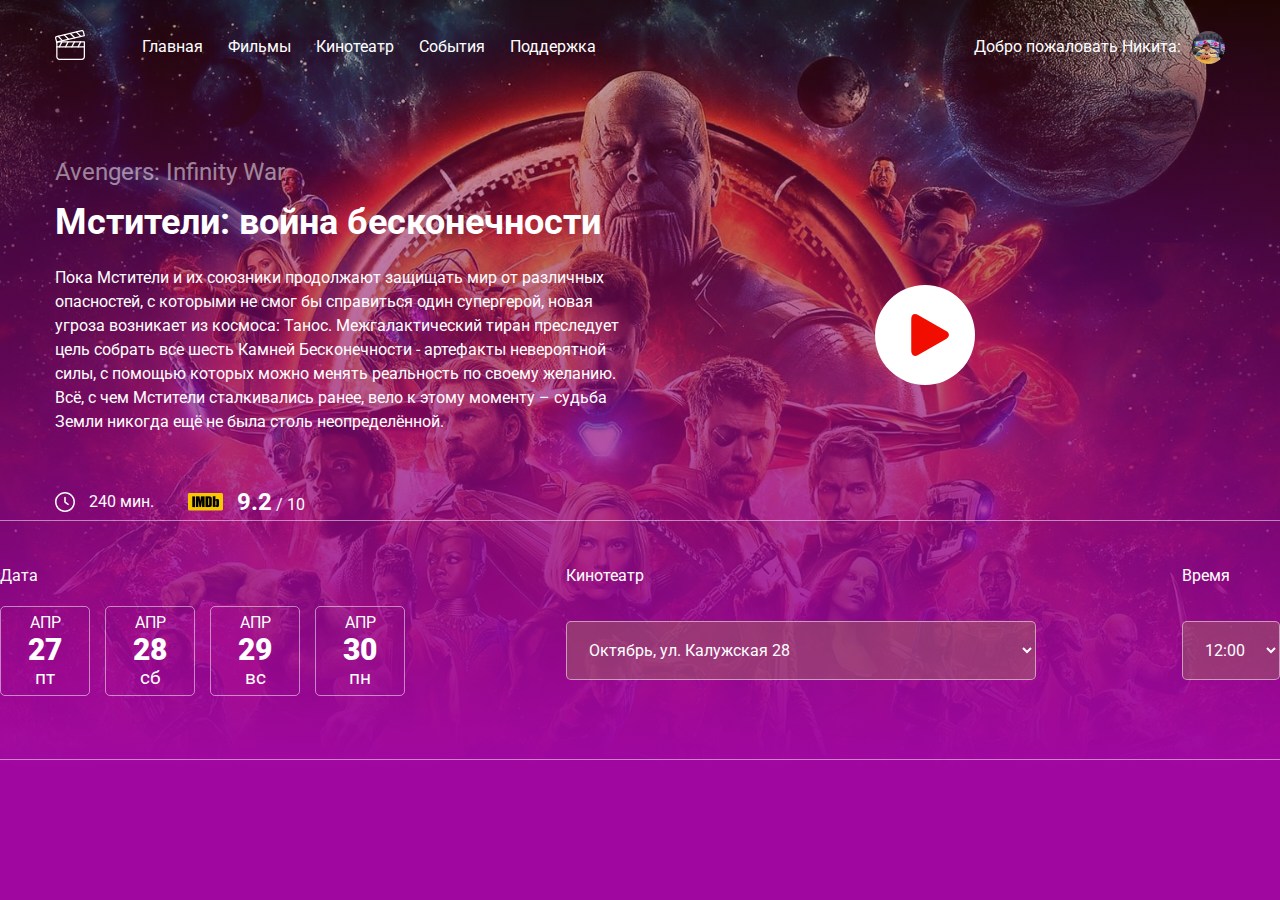
==== index.html @ 75a81ed5 "Add files via upload" ====
<!DOCTYPE html>
    <html lang="en">
    <head>
        <meta charset="UTF-8">
        <meta name="viewport" content="width=device-width, initial-scale=1.0">
        <title>Кинотеатр</title>
        <link rel="preconnect" href="https://fonts.googleapis.com">
        <link rel="preconnect" href="https://fonts.gstatic.com" crossorigin>
        <link href="https://fonts.googleapis.com/css2?family=Roboto:ital,wght@0,400;1,700&display=swap" rel="stylesheet">
        <link rel="stylesheet" href="CSS/normalize.css">
        <link rel="stylesheet" href="CSS/style.css">
    </head>
    
    <body>
        
        <header class="header">
         <div class="navbar container">
            <a href="/">
                <img src="img/logo.svg" alt="Logo">
            </a>
            
            <nav class="nav">
                <ul class="menu">
                    <li class="menu-item">
                        <a href="#" class="menu-link">Главная</a>
                    </li>
                    <li class="menu-item">
                        <a href="#" class="menu-link">Фильмы</a>
                    </li>
                    <li class="menu-item">
                        <a href="#" class="menu-link">Кинотеатр</a>
                    </li>
                    <li class="menu-item">
                        <a href="#" class="menu-link">События</a>
                    </li>
                    <li class="menu-item">
                        <a href="#" class="menu-link">Поддержка</a>
                    </li>
                </ul>
            </nav>
            
            <div class="user">
                <span class="">Добро пожаловать Никита:</span>
                <img src="img/ggg.jpg" class="avatar" alt="">
            </div>

         </div>
         <!--/.navbar-->
         <div class="film container">
            <div class="film-info">
                <small class="film-title-small">Avengers: Infinity War</small>
                <h1 class="film-title">Мстители: война бесконечности</h1>
                <p class="film-description">Пока Мстители и их союзники продолжают защищать мир от различных опасностей, с которыми не смог бы справиться один
                супергерой, новая угроза возникает из космоса: Танос. Межгалактический тиран преследует цель собрать все шесть Камней
                Бесконечности - артефакты невероятной силы, с помощью которых можно менять реальность по своему желанию. Всё, с чем
                Мстители сталкивались ранее, вело к этому моменту – судьба Земли никогда ещё не была столь неопределённой.
</p>
<div class="film-details">
    <div class="time"> <img src="img/clock 1.svg" alt="" class="time-icon">
    <span class="time-counter">240 мин.</span>
    </div>
    <div class="rating"> <img src="img/imdb.png" alt="imdb logo" class="rating-icon" />
        <span class="rating-counter">
            <strong class="rating-current">9.2</strong> / 10
        </span>
    </div>
</div>
            </div>
            <!--/.film-info-->
            <a href="#" class="film-trailer">

                <svg width="100" height="100" viewBox="0 0 100 100" fill="none" xmlns="http://www.w3.org/2000/svg">
                    <circle cx="50" cy="50" r="50" fill="white"/>

                    <g clip-path="url(#clip0_1_158)">
                        <path d="M43.0758 30.0033C39.3071 27.8416 36.2518 29.6125 36.2518 33.9556V66.0059C36.2518 70.3533 39.3071 72.1219 43.0758 69.9623L71.0893 53.8967C74.8592 51.7342 74.8592 48.2306 71.0893 46.0686L43.0758 30.0033Z" fill="#F20D01"/>
                    </g>

                    <defs>
                        <clipPath id="clip0_1_158">
                            <rect width="41.8013" height="41.8013" fill="white" transform="translate(34.1837 29.0816)"/>
                        </clipPath>
                    </defs>

                </svg>
</a>

         </div>
        <!--/.film-->
        <div class="session conteiner">
            <div class="session-date">
                <span class="session-label">Дата</span>
                <div class="session-date-block">
                    <div class="session-date-item">
                        <span class="session-month">АПР</span>
                        <span class="session-day">27</span>
                        <span class="session-week">пт</span>
                    </div>
                    <div class="session-date-item">
                        <span class="session-month">АПР</span>
                        <span class="session-day">28</span>
                        <span class="session-week">сб</span>
                    </div>
                    <div class="session-date-item">
                        <span class="session-month">АПР</span>
                        <span class="session-day">29</span>
                        <span class="session-week">вс</span>
                    </div>
                    <div class="session-date-item">
                        <span class="session-month">АПР</span>
                        <span class="session-day">30</span>
                        <span class="session-week">пн</span>
                    </div>
                </div>
            </div>
            <div class=" session-cinema">
                <span class="session-label">Кинотеатр</span>
                <select class="select select-cinema" name="cinema">
                    <option value="Октябрь, ул. Калужская 28">Октябрь, ул. Калужская 28</option>
                    <option value="Рынок, ул. Пушкина 58">Рынок, ул. Пушкина 58</option>
                    <option value="Кристалл, ул. Ленина 10">Кристалл, ул. Ленина 10</option>
                </select>
        </div>
            <div class="session-time">
                <span class="session-label">Время</span>
                <select class="select" name="cinema">
                    <option value="12:00">12:00</option>
                    <option value="08:00">08:00</option>
                    <option value="18:00">18:00</option>
                </select>
        </div>
        </div>
      <!--/.session-->
        </header>

    </body>

</html>
---- CSS/style.css ----
*{
    box-sizing: border-box;
}
body {
    background-color: #97c410;
    font-family: "Roboto", sans-serif;
color:#fff;
}
.menu-link {
    color: white;
    text-decoration: none;
}
.menu {
    list-style-type: none;
    display: flex;
    margin: 0;
    padding-left: 57px;
}
.container {
    max-width: 1170px;
    margin: auto;
}
.menu-item {
    margin-right: 25px;
    align-items: center;
}
.avatar {
    width: 33px;
    height: 33px;
    border-radius: 50%;
    margin-left: 11px;
}
.header{
    min-height: 100vh;
    background:linear-gradient(180deg, rgba(98, 20, 2, 0.31) 0%, #a007a0 85.62%),
   url('../img/bg.jpg') no-repeat center top / cover;

}
.navbar {
    display: flex;
    align-items: center;
    padding-top: 30px;
    padding-bottom: 30px;
}
.user {
    margin-left: auto;
    color: #ffff;
    display: flex;
    align-items: center;
}
.film{
    margin-top: 60px;
color:#fff;
}
.film-title-small{
    opacity:0.5;
    font-size: 24px;
    line-height: 150%;
}
.film-title{
    font-size: 36px;
        line-height: 42px;
        margin-top: 11px;
        margin-bottom: 23px;
}
.film-description{
    font-size: 16px;
    line-height: 150%;
    max-width: 570px;
}
.film{
    display: flex;
    align-items:center;
}
.film-trailer{
    margin:auto;
}
.film-details{
    margin-top: 50px;
    display: flex;
        align-items: center;
}
.time{
    display: flex;
        align-items: center;
}
.time-icon{
    margin-right: 14px;
}
.rating{
    display: flex;
    align-items: center;
    margin-left: 34px;
}
.rating-icon{
    margin-right: 14px;

}
.rating-current{
    font-size: 24px;
        line-height: 150%;
}
.session{
    padding-top: 46px;
    padding-bottom: 63px;
    border-top: 1px solid rgba(255, 255, 255, 0.5);
    border-bottom: 1px solid rgba(255, 255, 255, 0.5);
    display: flex;
    justify-content: space-between;
    align-items: flex-start;
}
.session-label{
    display: block;
    margin-bottom: 20px;

}
.session-date-block{
display: flex;
}
.session-date-item
{
    cursor: pointer;
    display: flex;
    flex-direction: column;
    border-radius: 5px;
     border: 1px solid rgba(255, 255, 255, 0.50);
     text-align:center;
     width: 90px;
     height: 90px;
     align-items: center;
     justify-content: center;
     margin-right: 15px;
     transition:background-color 0.2s;
}
.session-month{
    font-size: 16px;
    line-height: 19px;
}
.session-day
{
    font-weight: 900;
    font-size: 30px;
    line-height: 35px;
}
.session-week{
    font-size: 19px;
        line-height: 22px;
    }
.session-date-item:hover{
    background-color: #FE8E05;
    color:#621402;
}
.select{
        border-radius: 5px;
        border: 1px solid rgba(255, 255, 255, 0.5);
        background: rgba(158, 100, 100, 0.5);
        color:#fff;
        padding: 18px;
        cursor: pointer;
        margin-top: 15px;
}

.select-cinema{
min-width: 470px;
}
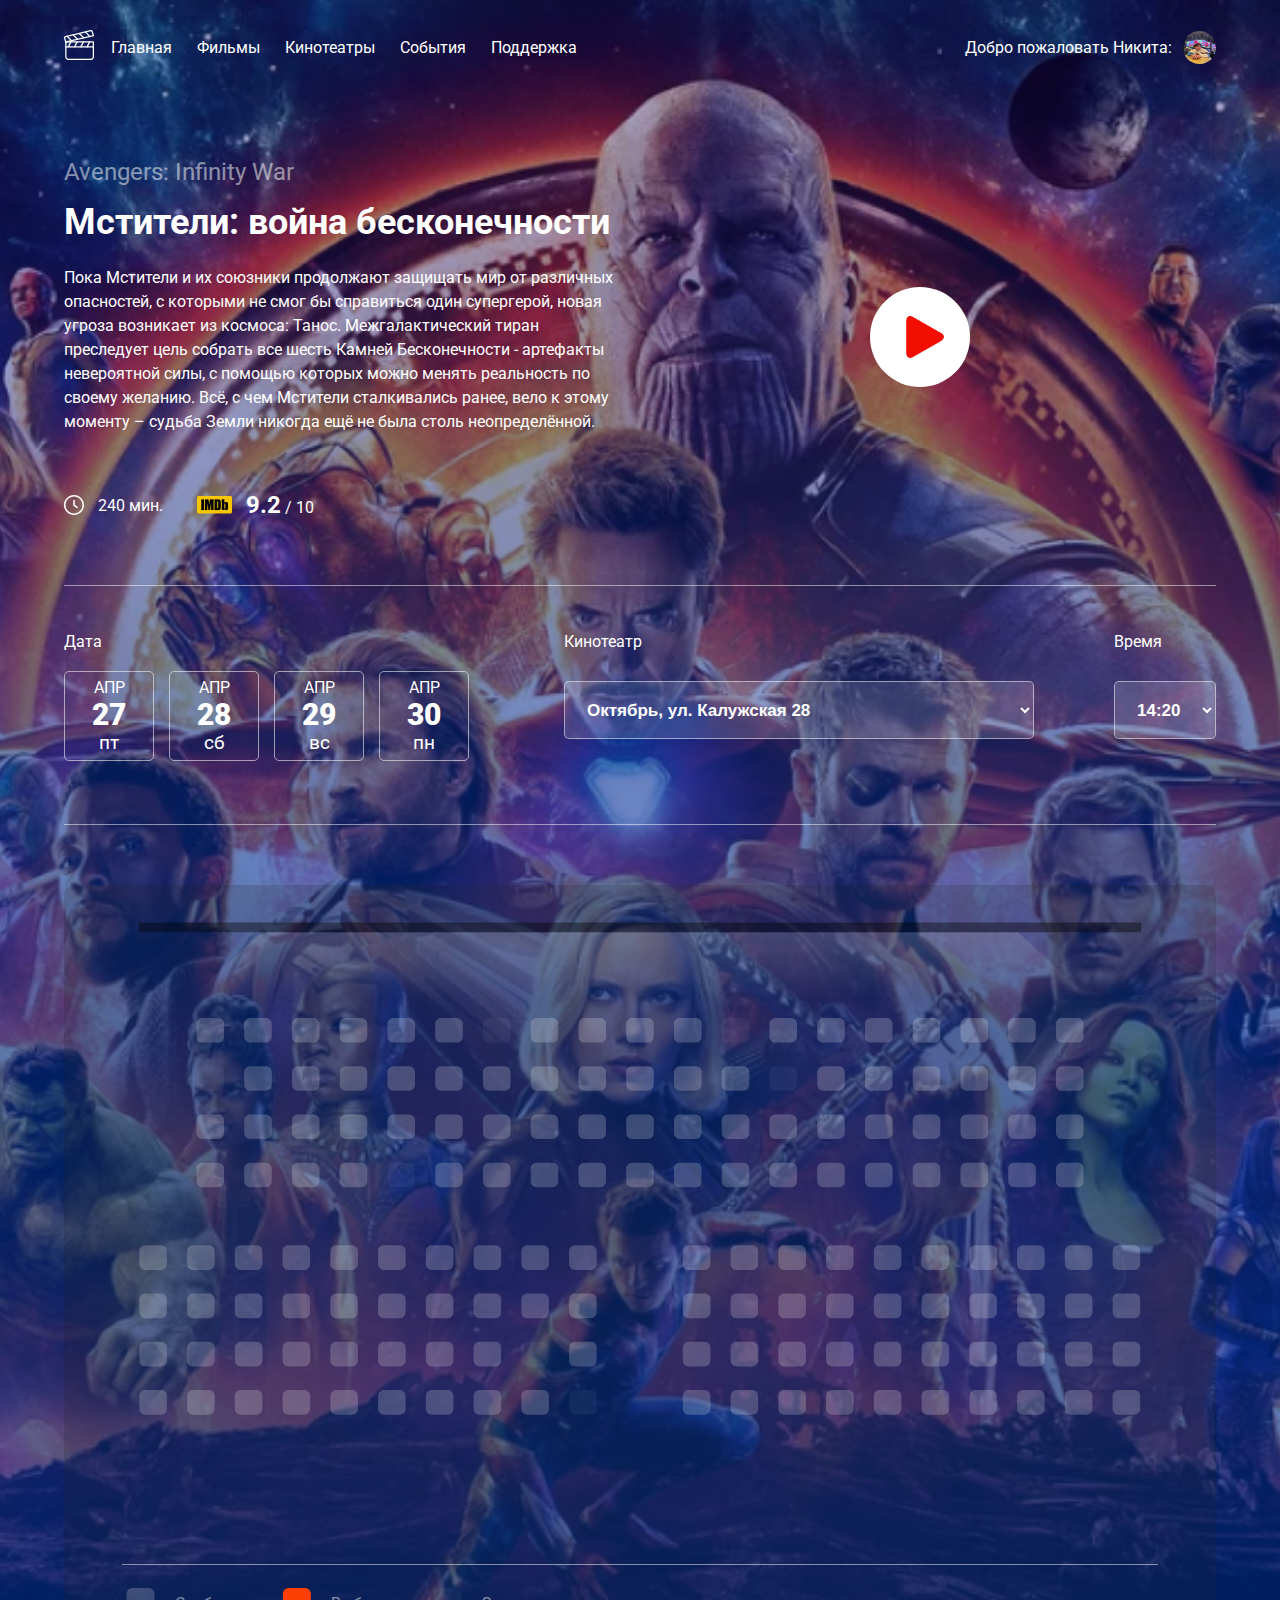
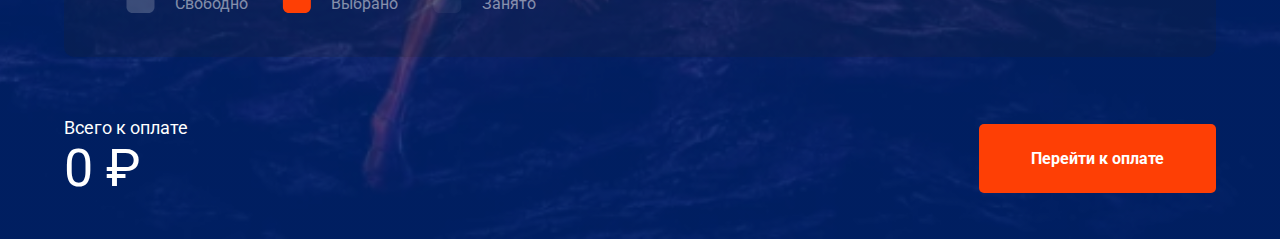
==== commit 5c80449f: "Add files via upload" ====
--- a/index.html
+++ b/index.html
@@ -1,138 +1,388 @@
 <!DOCTYPE html>
-    <html lang="en">
+<html lang="ru">
     <head>
         <meta charset="UTF-8">
         <meta name="viewport" content="width=device-width, initial-scale=1.0">
+
         <title>Кинотеатр</title>
+
         <link rel="preconnect" href="https://fonts.googleapis.com">
         <link rel="preconnect" href="https://fonts.gstatic.com" crossorigin>
-        <link href="https://fonts.googleapis.com/css2?family=Roboto:ital,wght@0,400;1,700&display=swap" rel="stylesheet">
-        <link rel="stylesheet" href="CSS/normalize.css">
-        <link rel="stylesheet" href="CSS/style.css">
+        <link href="https://fonts.googleapis.com/css2?family=Roboto:wght@400;700&display=swap" rel="stylesheet">
+
+        <link rel="stylesheet" href="./css/style.css">
+        <link  rel="stylesheet" href="https://cdn.jsdelivr.net/npm/@fancyapps/ui@4.0/dist/fancybox.css"/>
+           
     </head>
+    </head>
+    <body>
+        <section class="bg">
+            <header class="header" >
+                <div class="navbar container">
+
+                    <a href="/">
+                        <img src="./img/logo.svg" alt="Logo">
+                    </a>
+
+                    <nav class="nav">
+                        <button class="m-menu"><svg width="15" height="12" viewBox="0 0 15 12" fill="none" xmlns="http://www.w3.org/2000/svg">
+
+                            <path d="M0 1H15" stroke="white"/>
+                            <path d="M0 6H15" stroke="white"/>
+                            <path d="M0 11H15" stroke="white"/>
+
+                        </svg>
+                            </button>
+
+                        <ul class="menu">
+                            <li class="menu-item">
+                                <a href="#" class="menu-link">Главная</a>
+                            </li>
+                            <li class="menu-item">
+                                <a href="#" class="menu-link">Фильмы</a>
+                            </li>
+                            <li class="menu-item">
+                                <a href="#" class="menu-link">Кинотеатры</a>
+                            </li>
+                            <li class="menu-item">
+                                <a href="#" class="menu-link">События</a>
+                            </li>
+                            <li class="menu-item">
+                                <a href="#" class="menu-link">Поддержка</a>
+                            </li>
+                        </ul>
+
+                    </nav>
+
+                <div class="user">
+                    <span class="">Добро пожаловать Никита:</span>
+                    <img src="img/ggg.jpg" class="avatar" alt="">
+                </div>
+                </div>
+                <!-- /.navbar -->
+                <div class="film container">
+                    <div class="film-info">
+                        <small class="film-title-small">Avengers: Infinity War</small>
+
+                        <h1 class="film-title">Мстители: война бесконечности</h1>
+                        <p class="film-description">
+                            Пока Мстители и их союзники продолжают защищать мир от различных 
+                            опасностей, с которыми не смог бы справиться один супергерой, новая угроза возникает 
+                            из космоса: Танос. Межгалактический тиран преследует цель собрать все шесть Камней 
+                            Бесконечности - артефакты невероятной силы, с помощью которых можно менять реальность 
+                            по своему желанию. Всё, с чем Мстители сталкивались ранее, вело к этому моменту – судьба Земли никогда 
+                            ещё не была столь неопределённой.
+                        </p>
+
+                        <div class="film-details">
+
+                            <div class="time">
+                                <img src="./img/clock 1.svg" alt="clock" class="time-icon">
+                                <span class="time-counter">240 мин.</span>
+                            </div>
+
+                            <div class="rating">
+                                <img src="./img/imdb.png" alt=" imdb logo" class="rating-icon">
+
+                                <span class="rating-counter">
+                                    <strong class="rating-current">9.2</strong> / 10
+                                </span>
+
+                            </div>
+                        </div>
+                    </div>
+                        
+                    <a data-fancybox="video-gallery" data-src = "https://www.youtube.com/watch?v=QPRtU7EqQy0&ab_channel=iVideos" href="#" class="film-trailer">
+                        <svg width="100" height="100" viewBox="0 0 100 100" fill="none" xmlns="http://www.w3.org/2000/svg">
+                            <circle cx="50" cy="50" r="50" fill="white"/>
+
+                            <g clip-path="url(#clip0_1_158)">
+                                <path d="M43.0758 30.0033C39.3071 27.8416 36.2518 29.6125 36.2518 33.9556V66.0059C36.2518 70.3533 39.3071 72.1219 43.0758 69.9623L71.0893 53.8967C74.8592 51.7342 74.8592 48.2306 71.0893 46.0686L43.0758 30.0033Z" fill="#F20D01"/>
+                            </g>
+
+                            <defs>
+
+                                <clipPath id="clip0_1_158">
+                                    <rect width="41.8013" height="41.8013" fill="white" transform="translate(34.1837 29.0816)"/>
+                                </clipPath>
+
+                            </defs>
+                        </svg>
+                    </a>
+                </div>   
+                <div class="session container">
+                    <div class="date">
+                        <span class="session-label">Дата</span>
+                        <div class="session-date-block">
+                            <div class="session-date-item">
+
+                                <span class="session-month">АПР</span>
+                                <span class="session-day">27</span>
+                                <span class="session-week">пт</span>
+
+                            </div>
+                            <div class="session-date-item">
+
+                                <span class="session-month">АПР</span>
+                                <span class="session-day">28</span>
+                                <span class="session-week">сб</span>
+
+                            </div>
+                            <div class="session-date-item">
+
+                                <span class="session-month">АПР</span>
+                                <span class="session-day">29</span>
+                                <span class="session-week">вс</span>
+
+                            </div>
+                            <div class="session-date-item">
+
+                                <span class="session-month">АПР</span>
+                                <span class="session-day">30</span>
+                                <span class="session-week">пн</span>
+
+                            </div>
+                        </div>
     
-    <body>
-        
-        <header class="header">
-         <div class="navbar container">
-            <a href="/">
-                <img src="img/logo.svg" alt="Logo">
-            </a>
-            
-            <nav class="nav">
-                <ul class="menu">
-                    <li class="menu-item">
-                        <a href="#" class="menu-link">Главная</a>
-                    </li>
-                    <li class="menu-item">
-                        <a href="#" class="menu-link">Фильмы</a>
-                    </li>
-                    <li class="menu-item">
-                        <a href="#" class="menu-link">Кинотеатр</a>
-                    </li>
-                    <li class="menu-item">
-                        <a href="#" class="menu-link">События</a>
-                    </li>
-                    <li class="menu-item">
-                        <a href="#" class="menu-link">Поддержка</a>
-                    </li>
-                </ul>
-            </nav>
-            
-            <div class="user">
-                <span class="">Добро пожаловать Никита:</span>
-                <img src="img/ggg.jpg" class="avatar" alt="">
+                    </div>
+                    <div class="cinema">
+                        <span class="session-label">Кинотеатр</span>
+
+                        <select class ="select box select-cinema" name = "cinema ">
+                            <option value="Октябрь, ул. Калужская 28">Октябрь, ул. Калужская 28</option>
+                            <option value="IMAX, ​ул. Ласьвинская 15">IMAX, ​ул. Ласьвинская 15</option>
+                        </select>
+
+                    </div>
+                    <div class="session-time">
+                        <span class="session-label">Время</span>
+
+                        <select class ="select box selectcinema" name = "cinema ">
+                            <option value="14:20">14:20</option>
+                            <option value="17:50">17:50</option>
+                        </select>
+
+                    </div>
+                </div>
+                <!-- /.session -->
+            </header>
+            <div class="scheme container">
+                <svg class="scheme-svg"  viewBox="0 0 1170 686" fill="none" xmlns="http://www.w3.org/2000/svg">
+    
+                    <path class="light" d="M128 115L201.04 48H968.96L1042 115H128Z" fill="url(#paint0_linear_13_374)"/>
+                    <line x1="76" y1="43" x2="1094" y2="43" stroke="black" stroke-opacity="0.39" stroke-width="10"/>
+                    <path d="M140.5 135C137.186 135 134.5 137.686 134.5 141V154C134.5 157.314 137.186 160 140.5 160H156.5C159.814 160 162.5 157.314 162.5 154V141C162.5 137.686 159.814 135 156.5 135H140.5Z" />
+                    <path d="M189 135C185.686 135 183 137.686 183 141V154C183 157.314 185.686 160 189 160H205C208.314 160 211 157.314 211 154V141C211 137.686 208.314 135 205 135H189Z" />
+                    <path d="M237.5 135C234.186 135 231.5 137.686 231.5 141V154C231.5 157.314 234.186 160 237.5 160H253.5C256.814 160 259.5 157.314 259.5 154V141C259.5 137.686 256.814 135 253.5 135H237.5Z" />
+                    <path d="M286 135C282.686 135 280 137.686 280 141V154C280 157.314 282.686 160 286 160H302C305.314 160 308 157.314 308 154V141C308 137.686 305.314 135 302 135H286Z" />
+                    <path d="M334.5 135C331.186 135 328.5 137.686 328.5 141V154C328.5 157.314 331.186 160 334.5 160H350.5C353.814 160 356.5 157.314 356.5 154V141C356.5 137.686 353.814 135 350.5 135H334.5Z" />
+                    <path d="M383 135C379.686 135 377 137.686 377 141V154C377 157.314 379.686 160 383 160H399C402.314 160 405 157.314 405 154V141C405 137.686 402.314 135 399 135H383Z" />
+                    <path class="booked" d="M431.5 135C428.186 135 425.5 137.686 425.5 141V154C425.5 157.314 428.186 160 431.5 160H447.5C450.814 160 453.5 157.314 453.5 154V141C453.5 137.686 450.814 135 447.5 135H431.5Z" />
+                    <path d="M480 135C476.686 135 474 137.686 474 141V154C474 157.314 476.686 160 480 160H496C499.314 160 502 157.314 502 154V141C502 137.686 499.314 135 496 135H480Z" />
+                    <path d="M528.5 135C525.186 135 522.5 137.686 522.5 141V154C522.5 157.314 525.186 160 528.5 160H544.5C547.814 160 550.5 157.314 550.5 154V141C550.5 137.686 547.814 135 544.5 135H528.5Z" />
+                    <path d="M577 135C573.686 135 571 137.686 571 141V154C571 157.314 573.686 160 577 160H593C596.314 160 599 157.314 599 154V141C599 137.686 596.314 135 593 135H577Z" />
+                    <path d="M625.5 135C622.186 135 619.5 137.686 619.5 141V154C619.5 157.314 622.186 160 625.5 160H641.5C644.814 160 647.5 157.314 647.5 154V141C647.5 137.686 644.814 135 641.5 135H625.5Z" />
+                    <path class="booked" d="M674 135C670.686 135 668 137.686 668 141V154C668 157.314 670.686 160 674 160H690C693.314 160 696 157.314 696 154V141C696 137.686 693.314 135 690 135H674Z" />
+                    <path d="M722.5 135C719.186 135 716.5 137.686 716.5 141V154C716.5 157.314 719.186 160 722.5 160H738.5C741.814 160 744.5 157.314 744.5 154V141C744.5 137.686 741.814 135 738.5 135H722.5Z" />
+                    <path d="M771 135C767.686 135 765 137.686 765 141V154C765 157.314 767.686 160 771 160H787C790.314 160 793 157.314 793 154V141C793 137.686 790.314 135 787 135H771Z" />
+                    <path d="M819.5 135C816.186 135 813.5 137.686 813.5 141V154C813.5 157.314 816.186 160 819.5 160H835.5C838.814 160 841.5 157.314 841.5 154V141C841.5 137.686 838.814 135 835.5 135H819.5Z" />
+                    <path d="M868 135C864.686 135 862 137.686 862 141V154C862 157.314 864.686 160 868 160H884C887.314 160 890 157.314 890 154V141C890 137.686 887.314 135 884 135H868Z" />
+                    <path d="M916.5 135C913.186 135 910.5 137.686 910.5 141V154C910.5 157.314 913.186 160 916.5 160H932.5C935.814 160 938.5 157.314 938.5 154V141C938.5 137.686 935.814 135 932.5 135H916.5Z" />
+                    <path d="M965 135C961.686 135 959 137.686 959 141V154C959 157.314 961.686 160 965 160H981C984.314 160 987 157.314 987 154V141C987 137.686 984.314 135 981 135H965Z" />
+                    <path d="M1013.5 135C1010.19 135 1007.5 137.686 1007.5 141V154C1007.5 157.314 1010.19 160 1013.5 160H1029.5C1032.81 160 1035.5 157.314 1035.5 154V141C1035.5 137.686 1032.81 135 1029.5 135H1013.5Z" />
+                    <path class="booked" d="M140.5 184C137.186 184 134.5 186.686 134.5 190V203C134.5 206.314 137.186 209 140.5 209H156.5C159.814 209 162.5 206.314 162.5 203V190C162.5 186.686 159.814 184 156.5 184H140.5Z" />
+                    <path d="M189 184C185.686 184 183 186.686 183 190V203C183 206.314 185.686 209 189 209H205C208.314 209 211 206.314 211 203V190C211 186.686 208.314 184 205 184H189Z" />
+                    <path d="M237.5 184C234.186 184 231.5 186.686 231.5 190V203C231.5 206.314 234.186 209 237.5 209H253.5C256.814 209 259.5 206.314 259.5 203V190C259.5 186.686 256.814 184 253.5 184H237.5Z" />
+                    <path d="M286 184C282.686 184 280 186.686 280 190V203C280 206.314 282.686 209 286 209H302C305.314 209 308 206.314 308 203V190C308 186.686 305.314 184 302 184H286Z" />
+                    <path d="M334.5 184C331.186 184 328.5 186.686 328.5 190V203C328.5 206.314 331.186 209 334.5 209H350.5C353.814 209 356.5 206.314 356.5 203V190C356.5 186.686 353.814 184 350.5 184H334.5Z" />
+                    <path d="M383 184C379.686 184 377 186.686 377 190V203C377 206.314 379.686 209 383 209H399C402.314 209 405 206.314 405 203V190C405 186.686 402.314 184 399 184H383Z" />
+                    <path d="M431.5 184C428.186 184 425.5 186.686 425.5 190V203C425.5 206.314 428.186 209 431.5 209H447.5C450.814 209 453.5 206.314 453.5 203V190C453.5 186.686 450.814 184 447.5 184H431.5Z" />
+                    <path d="M480 184C476.686 184 474 186.686 474 190V203C474 206.314 476.686 209 480 209H496C499.314 209 502 206.314 502 203V190C502 186.686 499.314 184 496 184H480Z" />
+                    <path d="M528.5 184C525.186 184 522.5 186.686 522.5 190V203C522.5 206.314 525.186 209 528.5 209H544.5C547.814 209 550.5 206.314 550.5 203V190C550.5 186.686 547.814 184 544.5 184H528.5Z" />
+                    <path d="M577 184C573.686 184 571 186.686 571 190V203C571 206.314 573.686 209 577 209H593C596.314 209 599 206.314 599 203V190C599 186.686 596.314 184 593 184H577Z" />
+                    <path d="M625.5 184C622.186 184 619.5 186.686 619.5 190V203C619.5 206.314 622.186 209 625.5 209H641.5C644.814 209 647.5 206.314 647.5 203V190C647.5 186.686 644.814 184 641.5 184H625.5Z" />
+                    <path d="M674 184C670.686 184 668 186.686 668 190V203C668 206.314 670.686 209 674 209H690C693.314 209 696 206.314 696 203V190C696 186.686 693.314 184 690 184H674Z" />
+                    <path class="booked" d="M722.5 184C719.186 184 716.5 186.686 716.5 190V203C716.5 206.314 719.186 209 722.5 209H738.5C741.814 209 744.5 206.314 744.5 203V190C744.5 186.686 741.814 184 738.5 184H722.5Z" />
+                    <path d="M771 184C767.686 184 765 186.686 765 190V203C765 206.314 767.686 209 771 209H787C790.314 209 793 206.314 793 203V190C793 186.686 790.314 184 787 184H771Z" />
+                    <path d="M819.5 184C816.186 184 813.5 186.686 813.5 190V203C813.5 206.314 816.186 209 819.5 209H835.5C838.814 209 841.5 206.314 841.5 203V190C841.5 186.686 838.814 184 835.5 184H819.5Z" />
+                    <path d="M868 184C864.686 184 862 186.686 862 190V203C862 206.314 864.686 209 868 209H884C887.314 209 890 206.314 890 203V190C890 186.686 887.314 184 884 184H868Z" />
+                    <path d="M916.5 184C913.186 184 910.5 186.686 910.5 190V203C910.5 206.314 913.186 209 916.5 209H932.5C935.814 209 938.5 206.314 938.5 203V190C938.5 186.686 935.814 184 932.5 184H916.5Z" />
+                    <path d="M965 184C961.686 184 959 186.686 959 190V203C959 206.314 961.686 209 965 209H981C984.314 209 987 206.314 987 203V190C987 186.686 984.314 184 981 184H965Z" />
+                    <path d="M1013.5 184C1010.19 184 1007.5 186.686 1007.5 190V203C1007.5 206.314 1010.19 209 1013.5 209H1029.5C1032.81 209 1035.5 206.314 1035.5 203V190C1035.5 186.686 1032.81 184 1029.5 184H1013.5Z" />
+                    <path d="M140.5 233C137.186 233 134.5 235.686 134.5 239V252C134.5 255.314 137.186 258 140.5 258H156.5C159.814 258 162.5 255.314 162.5 252V239C162.5 235.686 159.814 233 156.5 233H140.5Z" />
+                    <path d="M189 233C185.686 233 183 235.686 183 239V252C183 255.314 185.686 258 189 258H205C208.314 258 211 255.314 211 252V239C211 235.686 208.314 233 205 233H189Z" />
+                    <path d="M237.5 233C234.186 233 231.5 235.686 231.5 239V252C231.5 255.314 234.186 258 237.5 258H253.5C256.814 258 259.5 255.314 259.5 252V239C259.5 235.686 256.814 233 253.5 233H237.5Z" />
+                    <path d="M286 233C282.686 233 280 235.686 280 239V252C280 255.314 282.686 258 286 258H302C305.314 258 308 255.314 308 252V239C308 235.686 305.314 233 302 233H286Z" />
+                    <path d="M334.5 233C331.186 233 328.5 235.686 328.5 239V252C328.5 255.314 331.186 258 334.5 258H350.5C353.814 258 356.5 255.314 356.5 252V239C356.5 235.686 353.814 233 350.5 233H334.5Z" />
+                    <path d="M383 233C379.686 233 377 235.686 377 239V252C377 255.314 379.686 258 383 258H399C402.314 258 405 255.314 405 252V239C405 235.686 402.314 233 399 233H383Z" />
+                    <path d="M431.5 233C428.186 233 425.5 235.686 425.5 239V252C425.5 255.314 428.186 258 431.5 258H447.5C450.814 258 453.5 255.314 453.5 252V239C453.5 235.686 450.814 233 447.5 233H431.5Z" />
+                    <path d="M480 233C476.686 233 474 235.686 474 239V252C474 255.314 476.686 258 480 258H496C499.314 258 502 255.314 502 252V239C502 235.686 499.314 233 496 233H480Z" />
+                    <path d="M528.5 233C525.186 233 522.5 235.686 522.5 239V252C522.5 255.314 525.186 258 528.5 258H544.5C547.814 258 550.5 255.314 550.5 252V239C550.5 235.686 547.814 233 544.5 233H528.5Z" />
+                    <path d="M577 233C573.686 233 571 235.686 571 239V252C571 255.314 573.686 258 577 258H593C596.314 258 599 255.314 599 252V239C599 235.686 596.314 233 593 233H577Z" />
+                    <path d="M625.5 233C622.186 233 619.5 235.686 619.5 239V252C619.5 255.314 622.186 258 625.5 258H641.5C644.814 258 647.5 255.314 647.5 252V239C647.5 235.686 644.814 233 641.5 233H625.5Z" />
+                    <path d="M674 233C670.686 233 668 235.686 668 239V252C668 255.314 670.686 258 674 258H690C693.314 258 696 255.314 696 252V239C696 235.686 693.314 233 690 233H674Z" />
+                    <path d="M722.5 233C719.186 233 716.5 235.686 716.5 239V252C716.5 255.314 719.186 258 722.5 258H738.5C741.814 258 744.5 255.314 744.5 252V239C744.5 235.686 741.814 233 738.5 233H722.5Z" />
+                    <path d="M771 233C767.686 233 765 235.686 765 239V252C765 255.314 767.686 258 771 258H787C790.314 258 793 255.314 793 252V239C793 235.686 790.314 233 787 233H771Z" />
+                    <path d="M819.5 233C816.186 233 813.5 235.686 813.5 239V252C813.5 255.314 816.186 258 819.5 258H835.5C838.814 258 841.5 255.314 841.5 252V239C841.5 235.686 838.814 233 835.5 233H819.5Z" />
+                    <path d="M868 233C864.686 233 862 235.686 862 239V252C862 255.314 864.686 258 868 258H884C887.314 258 890 255.314 890 252V239C890 235.686 887.314 233 884 233H868Z" />
+                    <path d="M916.5 233C913.186 233 910.5 235.686 910.5 239V252C910.5 255.314 913.186 258 916.5 258H932.5C935.814 258 938.5 255.314 938.5 252V239C938.5 235.686 935.814 233 932.5 233H916.5Z" />
+                    <path d="M965 233C961.686 233 959 235.686 959 239V252C959 255.314 961.686 258 965 258H981C984.314 258 987 255.314 987 252V239C987 235.686 984.314 233 981 233H965Z" />
+                    <path d="M1013.5 233C1010.19 233 1007.5 235.686 1007.5 239V252C1007.5 255.314 1010.19 258 1013.5 258H1029.5C1032.81 258 1035.5 255.314 1035.5 252V239C1035.5 235.686 1032.81 233 1029.5 233H1013.5Z" />
+                    <path d="M140.5 282C137.186 282 134.5 284.686 134.5 288V301C134.5 304.314 137.186 307 140.5 307H156.5C159.814 307 162.5 304.314 162.5 301V288C162.5 284.686 159.814 282 156.5 282H140.5Z" />
+                    <path d="M189 282C185.686 282 183 284.686 183 288V301C183 304.314 185.686 307 189 307H205C208.314 307 211 304.314 211 301V288C211 284.686 208.314 282 205 282H189Z" />
+                    <path d="M237.5 282C234.186 282 231.5 284.686 231.5 288V301C231.5 304.314 234.186 307 237.5 307H253.5C256.814 307 259.5 304.314 259.5 301V288C259.5 284.686 256.814 282 253.5 282H237.5Z" />
+                    <path d="M286 282C282.686 282 280 284.686 280 288V301C280 304.314 282.686 307 286 307H302C305.314 307 308 304.314 308 301V288C308 284.686 305.314 282 302 282H286Z" />
+                    <path class="booked" d="M334.5 282C331.186 282 328.5 284.686 328.5 288V301C328.5 304.314 331.186 307 334.5 307H350.5C353.814 307 356.5 304.314 356.5 301V288C356.5 284.686 353.814 282 350.5 282H334.5Z" />
+                    <path d="M383 282C379.686 282 377 284.686 377 288V301C377 304.314 379.686 307 383 307H399C402.314 307 405 304.314 405 301V288C405 284.686 402.314 282 399 282H383Z" />
+                    <path d="M431.5 282C428.186 282 425.5 284.686 425.5 288V301C425.5 304.314 428.186 307 431.5 307H447.5C450.814 307 453.5 304.314 453.5 301V288C453.5 284.686 450.814 282 447.5 282H431.5Z" />
+                    <path d="M480 282C476.686 282 474 284.686 474 288V301C474 304.314 476.686 307 480 307H496C499.314 307 502 304.314 502 301V288C502 284.686 499.314 282 496 282H480Z" />
+                    <path d="M528.5 282C525.186 282 522.5 284.686 522.5 288V301C522.5 304.314 525.186 307 528.5 307H544.5C547.814 307 550.5 304.314 550.5 301V288C550.5 284.686 547.814 282 544.5 282H528.5Z" />
+                    <path d="M577 282C573.686 282 571 284.686 571 288V301C571 304.314 573.686 307 577 307H593C596.314 307 599 304.314 599 301V288C599 284.686 596.314 282 593 282H577Z" />
+                    <path d="M625.5 282C622.186 282 619.5 284.686 619.5 288V301C619.5 304.314 622.186 307 625.5 307H641.5C644.814 307 647.5 304.314 647.5 301V288C647.5 284.686 644.814 282 641.5 282H625.5Z" />
+                    <path d="M674 282C670.686 282 668 284.686 668 288V301C668 304.314 670.686 307 674 307H690C693.314 307 696 304.314 696 301V288C696 284.686 693.314 282 690 282H674Z" />
+                    <path d="M722.5 282C719.186 282 716.5 284.686 716.5 288V301C716.5 304.314 719.186 307 722.5 307H738.5C741.814 307 744.5 304.314 744.5 301V288C744.5 284.686 741.814 282 738.5 282H722.5Z" />
+                    <path d="M771 282C767.686 282 765 284.686 765 288V301C765 304.314 767.686 307 771 307H787C790.314 307 793 304.314 793 301V288C793 284.686 790.314 282 787 282H771Z" />
+                    <path d="M819.5 282C816.186 282 813.5 284.686 813.5 288V301C813.5 304.314 816.186 307 819.5 307H835.5C838.814 307 841.5 304.314 841.5 301V288C841.5 284.686 838.814 282 835.5 282H819.5Z" />
+                    <path d="M868 282C864.686 282 862 284.686 862 288V301C862 304.314 864.686 307 868 307H884C887.314 307 890 304.314 890 301V288C890 284.686 887.314 282 884 282H868Z" />
+                    <path d="M916.5 282C913.186 282 910.5 284.686 910.5 288V301C910.5 304.314 913.186 307 916.5 307H932.5C935.814 307 938.5 304.314 938.5 301V288C938.5 284.686 935.814 282 932.5 282H916.5Z" />
+                    <path d="M965 282C961.686 282 959 284.686 959 288V301C959 304.314 961.686 307 965 307H981C984.314 307 987 304.314 987 301V288C987 284.686 984.314 282 981 282H965Z" />
+                    <path d="M1013.5 282C1010.19 282 1007.5 284.686 1007.5 288V301C1007.5 304.314 1010.19 307 1013.5 307H1029.5C1032.81 307 1035.5 304.314 1035.5 301V288C1035.5 284.686 1032.81 282 1029.5 282H1013.5Z" />
+                    <path d="M82.5 366C79.1863 366 76.5 368.686 76.5 372V385C76.5 388.314 79.1863 391 82.5 391H98.5C101.814 391 104.5 388.314 104.5 385V372C104.5 368.686 101.814 366 98.5 366H82.5Z" />
+                    <path d="M131 366C127.686 366 125 368.686 125 372V385C125 388.314 127.686 391 131 391H147C150.314 391 153 388.314 153 385V372C153 368.686 150.314 366 147 366H131Z" />
+                    <path d="M179.5 366C176.186 366 173.5 368.686 173.5 372V385C173.5 388.314 176.186 391 179.5 391H195.5C198.814 391 201.5 388.314 201.5 385V372C201.5 368.686 198.814 366 195.5 366H179.5Z" />
+                    <path d="M228 366C224.686 366 222 368.686 222 372V385C222 388.314 224.686 391 228 391H244C247.314 391 250 388.314 250 385V372C250 368.686 247.314 366 244 366H228Z" />
+                    <path d="M276.5 366C273.186 366 270.5 368.686 270.5 372V385C270.5 388.314 273.186 391 276.5 391H292.5C295.814 391 298.5 388.314 298.5 385V372C298.5 368.686 295.814 366 292.5 366H276.5Z" />
+                    <path d="M325 366C321.686 366 319 368.686 319 372V385C319 388.314 321.686 391 325 391H341C344.314 391 347 388.314 347 385V372C347 368.686 344.314 366 341 366H325Z" />
+                    <path d="M373.5 366C370.186 366 367.5 368.686 367.5 372V385C367.5 388.314 370.186 391 373.5 391H389.5C392.814 391 395.5 388.314 395.5 385V372C395.5 368.686 392.814 366 389.5 366H373.5Z" />
+                    <path d="M422 366C418.686 366 416 368.686 416 372V385C416 388.314 418.686 391 422 391H438C441.314 391 444 388.314 444 385V372C444 368.686 441.314 366 438 366H422Z" />
+                    <path d="M470.5 366C467.186 366 464.5 368.686 464.5 372V385C464.5 388.314 467.186 391 470.5 391H486.5C489.814 391 492.5 388.314 492.5 385V372C492.5 368.686 489.814 366 486.5 366H470.5Z" />
+                    <path d="M519 366C515.686 366 513 368.686 513 372V385C513 388.314 515.686 391 519 391H535C538.314 391 541 388.314 541 385V372C541 368.686 538.314 366 535 366H519Z" />
+                    <path d="M82.5 415C79.1863 415 76.5 417.686 76.5 421V434C76.5 437.314 79.1863 440 82.5 440H98.5C101.814 440 104.5 437.314 104.5 434V421C104.5 417.686 101.814 415 98.5 415H82.5Z" />
+                    <path d="M131 415C127.686 415 125 417.686 125 421V434C125 437.314 127.686 440 131 440H147C150.314 440 153 437.314 153 434V421C153 417.686 150.314 415 147 415H131Z" />
+                    <path d="M179.5 415C176.186 415 173.5 417.686 173.5 421V434C173.5 437.314 176.186 440 179.5 440H195.5C198.814 440 201.5 437.314 201.5 434V421C201.5 417.686 198.814 415 195.5 415H179.5Z" />
+                    <path d="M228 415C224.686 415 222 417.686 222 421V434C222 437.314 224.686 440 228 440H244C247.314 440 250 437.314 250 434V421C250 417.686 247.314 415 244 415H228Z" />
+                    <path d="M276.5 415C273.186 415 270.5 417.686 270.5 421V434C270.5 437.314 273.186 440 276.5 440H292.5C295.814 440 298.5 437.314 298.5 434V421C298.5 417.686 295.814 415 292.5 415H276.5Z" />
+                    <path d="M325 415C321.686 415 319 417.686 319 421V434C319 437.314 321.686 440 325 440H341C344.314 440 347 437.314 347 434V421C347 417.686 344.314 415 341 415H325Z" />
+                    <path d="M373.5 415C370.186 415 367.5 417.686 367.5 421V434C367.5 437.314 370.186 440 373.5 440H389.5C392.814 440 395.5 437.314 395.5 434V421C395.5 417.686 392.814 415 389.5 415H373.5Z" />
+                    <path d="M422 415C418.686 415 416 417.686 416 421V434C416 437.314 418.686 440 422 440H438C441.314 440 444 437.314 444 434V421C444 417.686 441.314 415 438 415H422Z" />
+                    <path d="M470.5 415C467.186 415 464.5 417.686 464.5 421V434C464.5 437.314 467.186 440 470.5 440H486.5C489.814 440 492.5 437.314 492.5 434V421C492.5 417.686 489.814 415 486.5 415H470.5Z" />
+                    <path d="M519 415C515.686 415 513 417.686 513 421V434C513 437.314 515.686 440 519 440H535C538.314 440 541 437.314 541 434V421C541 417.686 538.314 415 535 415H519Z" />
+                    <path d="M82.5 464C79.1863 464 76.5 466.686 76.5 470V483C76.5 486.314 79.1863 489 82.5 489H98.5C101.814 489 104.5 486.314 104.5 483V470C104.5 466.686 101.814 464 98.5 464H82.5Z" />
+                    <path d="M131 464C127.686 464 125 466.686 125 470V483C125 486.314 127.686 489 131 489H147C150.314 489 153 486.314 153 483V470C153 466.686 150.314 464 147 464H131Z" />
+                    <path d="M179.5 464C176.186 464 173.5 466.686 173.5 470V483C173.5 486.314 176.186 489 179.5 489H195.5C198.814 489 201.5 486.314 201.5 483V470C201.5 466.686 198.814 464 195.5 464H179.5Z" />
+                    <path d="M228 464C224.686 464 222 466.686 222 470V483C222 486.314 224.686 489 228 489H244C247.314 489 250 486.314 250 483V470C250 466.686 247.314 464 244 464H228Z" />
+                    <path d="M276.5 464C273.186 464 270.5 466.686 270.5 470V483C270.5 486.314 273.186 489 276.5 489H292.5C295.814 489 298.5 486.314 298.5 483V470C298.5 466.686 295.814 464 292.5 464H276.5Z" />
+                    <path d="M325 464C321.686 464 319 466.686 319 470V483C319 486.314 321.686 489 325 489H341C344.314 489 347 486.314 347 483V470C347 466.686 344.314 464 341 464H325Z" />
+                    <path d="M373.5 464C370.186 464 367.5 466.686 367.5 470V483C367.5 486.314 370.186 489 373.5 489H389.5C392.814 489 395.5 486.314 395.5 483V470C395.5 466.686 392.814 464 389.5 464H373.5Z" />
+                    <path d="M422 464C418.686 464 416 466.686 416 470V483C416 486.314 418.686 489 422 489H438C441.314 489 444 486.314 444 483V470C444 466.686 441.314 464 438 464H422Z" />
+                    <path class="booked" d="M470.5 464C467.186 464 464.5 466.686 464.5 470V483C464.5 486.314 467.186 489 470.5 489H486.5C489.814 489 492.5 486.314 492.5 483V470C492.5 466.686 489.814 464 486.5 464H470.5Z" />
+                    <path d="M519 464C515.686 464 513 466.686 513 470V483C513 486.314 515.686 489 519 489H535C538.314 489 541 486.314 541 483V470C541 466.686 538.314 464 535 464H519Z" />
+                    <path d="M82.5 513C79.1863 513 76.5 515.686 76.5 519V532C76.5 535.314 79.1863 538 82.5 538H98.5C101.814 538 104.5 535.314 104.5 532V519C104.5 515.686 101.814 513 98.5 513H82.5Z" />
+                    <path d="M131 513C127.686 513 125 515.686 125 519V532C125 535.314 127.686 538 131 538H147C150.314 538 153 535.314 153 532V519C153 515.686 150.314 513 147 513H131Z" />
+                    <path d="M179.5 513C176.186 513 173.5 515.686 173.5 519V532C173.5 535.314 176.186 538 179.5 538H195.5C198.814 538 201.5 535.314 201.5 532V519C201.5 515.686 198.814 513 195.5 513H179.5Z" />
+                    <path d="M228 513C224.686 513 222 515.686 222 519V532C222 535.314 224.686 538 228 538H244C247.314 538 250 535.314 250 532V519C250 515.686 247.314 513 244 513H228Z" />
+                    <path d="M276.5 513C273.186 513 270.5 515.686 270.5 519V532C270.5 535.314 273.186 538 276.5 538H292.5C295.814 538 298.5 535.314 298.5 532V519C298.5 515.686 295.814 513 292.5 513H276.5Z" />
+                    <path d="M325 513C321.686 513 319 515.686 319 519V532C319 535.314 321.686 538 325 538H341C344.314 538 347 535.314 347 532V519C347 515.686 344.314 513 341 513H325Z" />
+                    <path d="M373.5 513C370.186 513 367.5 515.686 367.5 519V532C367.5 535.314 370.186 538 373.5 538H389.5C392.814 538 395.5 535.314 395.5 532V519C395.5 515.686 392.814 513 389.5 513H373.5Z" />
+                    <path d="M422 513C418.686 513 416 515.686 416 519V532C416 535.314 418.686 538 422 538H438C441.314 538 444 535.314 444 532V519C444 515.686 441.314 513 438 513H422Z" />
+                    <path d="M470.5 513C467.186 513 464.5 515.686 464.5 519V532C464.5 535.314 467.186 538 470.5 538H486.5C489.814 538 492.5 535.314 492.5 532V519C492.5 515.686 489.814 513 486.5 513H470.5Z" />
+                    <path class="booked" d="M519 513C515.686 513 513 515.686 513 519V532C513 535.314 515.686 538 519 538H535C538.314 538 541 535.314 541 532V519C541 515.686 538.314 513 535 513H519Z" />
+                    <path d="M634.5 366C631.186 366 628.5 368.686 628.5 372V385C628.5 388.314 631.186 391 634.5 391H650.5C653.814 391 656.5 388.314 656.5 385V372C656.5 368.686 653.814 366 650.5 366H634.5Z" />
+                    <path d="M683 366C679.686 366 677 368.686 677 372V385C677 388.314 679.686 391 683 391H699C702.314 391 705 388.314 705 385V372C705 368.686 702.314 366 699 366H683Z" />
+                    <path d="M731.5 366C728.186 366 725.5 368.686 725.5 372V385C725.5 388.314 728.186 391 731.5 391H747.5C750.814 391 753.5 388.314 753.5 385V372C753.5 368.686 750.814 366 747.5 366H731.5Z" />
+                    <path d="M780 366C776.686 366 774 368.686 774 372V385C774 388.314 776.686 391 780 391H796C799.314 391 802 388.314 802 385V372C802 368.686 799.314 366 796 366H780Z" />
+                    <path d="M828.5 366C825.186 366 822.5 368.686 822.5 372V385C822.5 388.314 825.186 391 828.5 391H844.5C847.814 391 850.5 388.314 850.5 385V372C850.5 368.686 847.814 366 844.5 366H828.5Z" />
+                    <path d="M877 366C873.686 366 871 368.686 871 372V385C871 388.314 873.686 391 877 391H893C896.314 391 899 388.314 899 385V372C899 368.686 896.314 366 893 366H877Z" />
+                    <path d="M925.5 366C922.186 366 919.5 368.686 919.5 372V385C919.5 388.314 922.186 391 925.5 391H941.5C944.814 391 947.5 388.314 947.5 385V372C947.5 368.686 944.814 366 941.5 366H925.5Z" />
+                    <path d="M974 366C970.686 366 968 368.686 968 372V385C968 388.314 970.686 391 974 391H990C993.314 391 996 388.314 996 385V372C996 368.686 993.314 366 990 366H974Z" />
+                    <path d="M1022.5 366C1019.19 366 1016.5 368.686 1016.5 372V385C1016.5 388.314 1019.19 391 1022.5 391H1038.5C1041.81 391 1044.5 388.314 1044.5 385V372C1044.5 368.686 1041.81 366 1038.5 366H1022.5Z" />
+                    <path d="M1071 366C1067.69 366 1065 368.686 1065 372V385C1065 388.314 1067.69 391 1071 391H1087C1090.31 391 1093 388.314 1093 385V372C1093 368.686 1090.31 366 1087 366H1071Z" />
+                    <path d="M634.5 415C631.186 415 628.5 417.686 628.5 421V434C628.5 437.314 631.186 440 634.5 440H650.5C653.814 440 656.5 437.314 656.5 434V421C656.5 417.686 653.814 415 650.5 415H634.5Z" />
+                    <path d="M683 415C679.686 415 677 417.686 677 421V434C677 437.314 679.686 440 683 440H699C702.314 440 705 437.314 705 434V421C705 417.686 702.314 415 699 415H683Z" />
+                    <path d="M731.5 415C728.186 415 725.5 417.686 725.5 421V434C725.5 437.314 728.186 440 731.5 440H747.5C750.814 440 753.5 437.314 753.5 434V421C753.5 417.686 750.814 415 747.5 415H731.5Z" />
+                    <path d="M780 415C776.686 415 774 417.686 774 421V434C774 437.314 776.686 440 780 440H796C799.314 440 802 437.314 802 434V421C802 417.686 799.314 415 796 415H780Z" />
+                    <path d="M828.5 415C825.186 415 822.5 417.686 822.5 421V434C822.5 437.314 825.186 440 828.5 440H844.5C847.814 440 850.5 437.314 850.5 434V421C850.5 417.686 847.814 415 844.5 415H828.5Z" />
+                    <path d="M877 415C873.686 415 871 417.686 871 421V434C871 437.314 873.686 440 877 440H893C896.314 440 899 437.314 899 434V421C899 417.686 896.314 415 893 415H877Z" />
+                    <path d="M925.5 415C922.186 415 919.5 417.686 919.5 421V434C919.5 437.314 922.186 440 925.5 440H941.5C944.814 440 947.5 437.314 947.5 434V421C947.5 417.686 944.814 415 941.5 415H925.5Z" />
+                    <path d="M974 415C970.686 415 968 417.686 968 421V434C968 437.314 970.686 440 974 440H990C993.314 440 996 437.314 996 434V421C996 417.686 993.314 415 990 415H974Z" />
+                    <path d="M1022.5 415C1019.19 415 1016.5 417.686 1016.5 421V434C1016.5 437.314 1019.19 440 1022.5 440H1038.5C1041.81 440 1044.5 437.314 1044.5 434V421C1044.5 417.686 1041.81 415 1038.5 415H1022.5Z" />
+                    <path d="M1071 415C1067.69 415 1065 417.686 1065 421V434C1065 437.314 1067.69 440 1071 440H1087C1090.31 440 1093 437.314 1093 434V421C1093 417.686 1090.31 415 1087 415H1071Z" />
+                    <path d="M634.5 464C631.186 464 628.5 466.686 628.5 470V483C628.5 486.314 631.186 489 634.5 489H650.5C653.814 489 656.5 486.314 656.5 483V470C656.5 466.686 653.814 464 650.5 464H634.5Z" />
+                    <path d="M683 464C679.686 464 677 466.686 677 470V483C677 486.314 679.686 489 683 489H699C702.314 489 705 486.314 705 483V470C705 466.686 702.314 464 699 464H683Z" />
+                    <path d="M731.5 464C728.186 464 725.5 466.686 725.5 470V483C725.5 486.314 728.186 489 731.5 489H747.5C750.814 489 753.5 486.314 753.5 483V470C753.5 466.686 750.814 464 747.5 464H731.5Z" />
+                    <path d="M780 464C776.686 464 774 466.686 774 470V483C774 486.314 776.686 489 780 489H796C799.314 489 802 486.314 802 483V470C802 466.686 799.314 464 796 464H780Z" />
+                    <path d="M828.5 464C825.186 464 822.5 466.686 822.5 470V483C822.5 486.314 825.186 489 828.5 489H844.5C847.814 489 850.5 486.314 850.5 483V470C850.5 466.686 847.814 464 844.5 464H828.5Z" />
+                    <path d="M877 464C873.686 464 871 466.686 871 470V483C871 486.314 873.686 489 877 489H893C896.314 489 899 486.314 899 483V470C899 466.686 896.314 464 893 464H877Z" />
+                    <path d="M925.5 464C922.186 464 919.5 466.686 919.5 470V483C919.5 486.314 922.186 489 925.5 489H941.5C944.814 489 947.5 486.314 947.5 483V470C947.5 466.686 944.814 464 941.5 464H925.5Z" />
+                    <path d="M974 464C970.686 464 968 466.686 968 470V483C968 486.314 970.686 489 974 489H990C993.314 489 996 486.314 996 483V470C996 466.686 993.314 464 990 464H974Z" />
+                    <path d="M1022.5 464C1019.19 464 1016.5 466.686 1016.5 470V483C1016.5 486.314 1019.19 489 1022.5 489H1038.5C1041.81 489 1044.5 486.314 1044.5 483V470C1044.5 466.686 1041.81 464 1038.5 464H1022.5Z" />
+                    <path d="M1071 464C1067.69 464 1065 466.686 1065 470V483C1065 486.314 1067.69 489 1071 489H1087C1090.31 489 1093 486.314 1093 483V470C1093 466.686 1090.31 464 1087 464H1071Z" />
+                    <path d="M634.5 513C631.186 513 628.5 515.686 628.5 519V532C628.5 535.314 631.186 538 634.5 538H650.5C653.814 538 656.5 535.314 656.5 532V519C656.5 515.686 653.814 513 650.5 513H634.5Z" />
+                    <path d="M683 513C679.686 513 677 515.686 677 519V532C677 535.314 679.686 538 683 538H699C702.314 538 705 535.314 705 532V519C705 515.686 702.314 513 699 513H683Z" />
+                    <path d="M731.5 513C728.186 513 725.5 515.686 725.5 519V532C725.5 535.314 728.186 538 731.5 538H747.5C750.814 538 753.5 535.314 753.5 532V519C753.5 515.686 750.814 513 747.5 513H731.5Z" />
+                    <path d="M780 513C776.686 513 774 515.686 774 519V532C774 535.314 776.686 538 780 538H796C799.314 538 802 535.314 802 532V519C802 515.686 799.314 513 796 513H780Z" />
+                    <path d="M828.5 513C825.186 513 822.5 515.686 822.5 519V532C822.5 535.314 825.186 538 828.5 538H844.5C847.814 538 850.5 535.314 850.5 532V519C850.5 515.686 847.814 513 844.5 513H828.5Z" />
+                    <path d="M877 513C873.686 513 871 515.686 871 519V532C871 535.314 873.686 538 877 538H893C896.314 538 899 535.314 899 532V519C899 515.686 896.314 513 893 513H877Z" />
+                    <path d="M925.5 513C922.186 513 919.5 515.686 919.5 519V532C919.5 535.314 922.186 538 925.5 538H941.5C944.814 538 947.5 535.314 947.5 532V519C947.5 515.686 944.814 513 941.5 513H925.5Z" />
+                    <path d="M974 513C970.686 513 968 515.686 968 519V532C968 535.314 970.686 538 974 538H990C993.314 538 996 535.314 996 532V519C996 515.686 993.314 513 990 513H974Z" />
+                    <path d="M1022.5 513C1019.19 513 1016.5 515.686 1016.5 519V532C1016.5 535.314 1019.19 538 1022.5 538H1038.5C1041.81 538 1044.5 535.314 1044.5 532V519C1044.5 515.686 1041.81 513 1038.5 513H1022.5Z" />
+                    <path d="M1071 513C1067.69 513 1065 515.686 1065 519V532C1065 535.314 1067.69 538 1071 538H1087C1090.31 538 1093 535.314 1093 532V519C1093 515.686 1090.31 513 1087 513H1071Z" />
+
+                    <defs>
+                    <linearGradient id="paint0_linear_13_374" x1="585" y1="48" x2="585" y2="115" gradientUnits="userSpaceOnUse">
+                    <stop stop-color="#C4C4C4" stop-opacity="0.21"/>
+                    <stop offset="1" stop-color="#C4C4C4" stop-opacity="0"/>
+                    </linearGradient>
+                    </defs>
+                    </svg>
+
+                    <div class="legend">
+
+                          <div class="legent-free legend-label">
+                            <svg width="38" height="32" viewBox="0 0 38 32" fill="none" xmlns="http://www.w3.org/2000/svg">
+                                <path d="M10.5 1C7.18629 1 4.5 3.68629 4.5 7V20C4.5 23.3137 7.18629 26 10.5 26H26.5C29.8137 26 32.5 23.3137 32.5 20V7C32.5 3.68629 29.8137 1 26.5 1H10.5Z"/>
+                            </svg>
+                            <span class="legent-text">Свободно</span>
+                          </div>
+
+                        <div class="legent-active legend-label">
+                            <svg width="38" height="32" viewBox="0 0 38 32" fill="none" xmlns="http://www.w3.org/2000/svg">
+                                <path class="active" d="M10.8906 1C7.57692 1 4.89062 3.68629 4.89062 7V20C4.89062 23.3137 7.57692 26 10.8906 26H26.8906C30.2043 26 32.8906 23.3137 32.8906 20V7C32.8906 3.68629 30.2043 1 26.8906 1H10.8906Z"/>
+                            </svg>
+                            <span class="legent-active">
+                                Выбрано
+                            </span>
+                        </div>
+
+                        <div class="legent-booked legend-label">
+
+                            <svg width="39" height="32" viewBox="0 0 39 32" fill="none" xmlns="http://www.w3.org/2000/svg">
+                                <path class = "booked" d="M11.3125 1C7.99879 1 5.3125 3.68629 5.3125 7V20C5.3125 23.3137 7.99879 26 11.3125 26H27.3125C30.6262 26 33.3125 23.3137 33.3125 20V7C33.3125 3.68629 30.6262 1 27.3125 1H11.3125Z" />
+                            </svg>
+
+                            <span class="legent-booked">
+                                Занято
+                            </span>    
+                        </div>
+                    </div>
+                    
             </div>
-
-         </div>
-         <!--/.navbar-->
-         <div class="film container">
-            <div class="film-info">
-                <small class="film-title-small">Avengers: Infinity War</small>
-                <h1 class="film-title">Мстители: война бесконечности</h1>
-                <p class="film-description">Пока Мстители и их союзники продолжают защищать мир от различных опасностей, с которыми не смог бы справиться один
-                супергерой, новая угроза возникает из космоса: Танос. Межгалактический тиран преследует цель собрать все шесть Камней
-                Бесконечности - артефакты невероятной силы, с помощью которых можно менять реальность по своему желанию. Всё, с чем
-                Мстители сталкивались ранее, вело к этому моменту – судьба Земли никогда ещё не была столь неопределённой.
-</p>
-<div class="film-details">
-    <div class="time"> <img src="img/clock 1.svg" alt="" class="time-icon">
-    <span class="time-counter">240 мин.</span>
-    </div>
-    <div class="rating"> <img src="img/imdb.png" alt="imdb logo" class="rating-icon" />
-        <span class="rating-counter">
-            <strong class="rating-current">9.2</strong> / 10
-        </span>
-    </div>
-</div>
+            <!-- /.scheme -->
+            <div class="price container">
+                
+                <div class="price-tag">
+
+                    <span class="price-label">Всего к оплате</span>
+                    <span class="price-total">0</span>
+                    <span class="ruble">₽</span>
+
+                </div>
+                <a href="#" class="button button-pay">Перейти к оплате</a>
             </div>
-            <!--/.film-info-->
-            <a href="#" class="film-trailer">
-
-                <svg width="100" height="100" viewBox="0 0 100 100" fill="none" xmlns="http://www.w3.org/2000/svg">
-                    <circle cx="50" cy="50" r="50" fill="white"/>
-
-                    <g clip-path="url(#clip0_1_158)">
-                        <path d="M43.0758 30.0033C39.3071 27.8416 36.2518 29.6125 36.2518 33.9556V66.0059C36.2518 70.3533 39.3071 72.1219 43.0758 69.9623L71.0893 53.8967C74.8592 51.7342 74.8592 48.2306 71.0893 46.0686L43.0758 30.0033Z" fill="#F20D01"/>
-                    </g>
-
-                    <defs>
-                        <clipPath id="clip0_1_158">
-                            <rect width="41.8013" height="41.8013" fill="white" transform="translate(34.1837 29.0816)"/>
-                        </clipPath>
-                    </defs>
-
-                </svg>
-</a>
-
-         </div>
-        <!--/.film-->
-        <div class="session conteiner">
-            <div class="session-date">
-                <span class="session-label">Дата</span>
-                <div class="session-date-block">
-                    <div class="session-date-item">
-                        <span class="session-month">АПР</span>
-                        <span class="session-day">27</span>
-                        <span class="session-week">пт</span>
-                    </div>
-                    <div class="session-date-item">
-                        <span class="session-month">АПР</span>
-                        <span class="session-day">28</span>
-                        <span class="session-week">сб</span>
-                    </div>
-                    <div class="session-date-item">
-                        <span class="session-month">АПР</span>
-                        <span class="session-day">29</span>
-                        <span class="session-week">вс</span>
-                    </div>
-                    <div class="session-date-item">
-                        <span class="session-month">АПР</span>
-                        <span class="session-day">30</span>
-                        <span class="session-week">пн</span>
-                    </div>
-                </div>
-            </div>
-            <div class=" session-cinema">
-                <span class="session-label">Кинотеатр</span>
-                <select class="select select-cinema" name="cinema">
-                    <option value="Октябрь, ул. Калужская 28">Октябрь, ул. Калужская 28</option>
-                    <option value="Рынок, ул. Пушкина 58">Рынок, ул. Пушкина 58</option>
-                    <option value="Кристалл, ул. Ленина 10">Кристалл, ул. Ленина 10</option>
-                </select>
-        </div>
-            <div class="session-time">
-                <span class="session-label">Время</span>
-                <select class="select" name="cinema">
-                    <option value="12:00">12:00</option>
-                    <option value="08:00">08:00</option>
-                    <option value="18:00">18:00</option>
-                </select>
-        </div>
-        </div>
-      <!--/.session-->
-        </header>
-
+
+            <script src="https://cdn.jsdelivr.net/npm/@fancyapps/ui@4.0/dist/fancybox.umd.js"></script>
+            <script src="js/scripts.js"></script>
+
+        </section>
     </body>
-
 </html>--- a/css/style.css
+++ b/css/style.css
@@ -0,0 +1,435 @@
+*{
+    margin: 0;
+    padding: 0;
+    box-sizing: border-box;
+}
+
+body
+{
+    background-color: #12bb91;
+    font-family: "Roboto", sans-serif;
+    color: #fff;
+}
+
+.bg
+{
+    min-height: 100vh;
+    background: linear-gradient(180deg, rgba(36, 2, 98, 0.315) 0%,#00319b9f 50%), 
+    url(../img/bg.jpg) no-repeat center top / cover;      
+    -webkit-background-size: cover;
+    -moz-background-size: cover;
+    -o-background-size: cover;
+    background-size: cover;
+    overflow: hidden;
+}
+
+.container
+{
+    max-width: 1200px;
+    margin: auto;
+    width: 90%;
+}
+
+.header
+{
+    padding-bottom: 60px;
+}
+
+.navbar
+{
+    display: flex;
+    align-items: center;
+    padding-top: 30px;
+    padding-bottom: 30px;
+}
+
+.nav
+{
+    position: relative;
+}
+
+.m-menu
+{
+    display: none;
+}
+
+.menu
+{
+    list-style-type: none;
+    display: flex;
+    margin: 0;
+    margin-left: 17px;
+}
+
+.menu-item {margin-right: 25px;}
+
+.menu-link
+{
+    color: white;
+    text-decoration: none;
+}
+
+.user
+{
+    margin-left: auto;
+    color: white;
+    display: flex;
+    align-items: center;
+}
+
+.avatar
+{
+    width: 33px;
+    height: 33px;
+    border-radius: 35px;
+    margin-left: 11px;
+}
+
+.film
+{
+    margin-top: 60px;
+    color:white;
+    display:flex;
+    align-items: center;
+}
+
+.film-title-small
+{
+    opacity: 0.5;
+    font-size: 24px;
+    line-height: 150%; 
+}
+
+.film-title
+{
+    font-size: 36px;
+    line-height: 42px;
+    margin-top: 11px;
+    margin-bottom: 23px;
+}
+
+.film-description
+{
+    font-size: 16px;
+    line-height: 150%;
+    max-width: 560px;
+    margin-bottom: 53px;
+}
+
+.film-trailer {margin:auto}
+
+.film-details
+{
+    margin-top: 50px;
+    display: flex;
+    align-items: center;
+}
+
+.time
+{
+    display: flex;
+    align-items: center;
+}
+
+.time-icon {margin-right: 14px}
+
+.rating
+{
+    display: flex;
+    align-items: center;
+    margin-left: 34px;
+}
+
+.rating-icon {margin-right: 14px}
+
+.rating-current
+{
+    line-height: 150%;
+    font-size: 24px;
+}
+
+.session
+{
+    margin-top: 62px;
+    padding-top: 46px;
+    padding-bottom: 63px;
+    border-top: 1px solid rgba(255, 255, 255, 0.50);
+    border-bottom: 1px solid rgba(255, 255, 255, 0.50);
+    display: flex;
+    justify-content: space-between;
+    align-items: flex-start;
+}
+
+.session-label
+{
+    margin-bottom: 20px;
+    display: block;
+}
+
+.session-date-block {display: flex}
+
+.session-date-item
+{
+    cursor: pointer;
+    display: flex;
+    flex-direction: column;
+    border-radius: 5px;
+    border: 1px solid rgba(255, 255, 255, 0.555);
+    text-align: center;
+    width: 90px;
+    height: 90px;
+    align-items: center;
+    justify-content: center;
+    margin-right: 15px;
+    transition: background-color 0.2s;
+}
+
+.session-month
+{
+    font-size: 16px;
+    line-height: 19px;
+}
+
+.session-day
+{
+    font-weight: 900;
+    font-size: 30px;
+    line-height: 35px;
+}
+
+.session-week
+{
+    font-size: 19px;
+    line-height: 22px;
+}
+
+.session-date-item:hover
+{
+    background-color: #b33009;
+    color: #1c63fc71
+}
+
+.select
+{
+    border-radius: 5px;
+    border: 1px solid rgba(255, 255, 255, 0.50);
+    background: rgba(255, 255, 255, 0.15);
+    padding: 18px;
+    cursor: pointer;
+    margin-top: 10px;
+    font: bold;
+}
+
+.box
+{
+    height: 58px;
+    font-size: 17px;
+    line-height: 35px;
+    font-weight: 700;
+    color:#fff
+}
+
+.select-cinema{width: 470px;}
+
+.scheme
+{
+    margin-bottom: 40px;
+    border-radius: 10px;
+    background: rgba(36, 36, 36, 0.18);
+}
+
+.scheme-svg
+{
+    max-width: 1170px;
+}
+
+.scheme path:not(.light)
+{
+    fill: rgba(255, 255, 255, 0.2);
+    cursor: pointer;
+}
+
+.scheme path:not(.light):hover
+{
+    fill: rgba(255, 255, 255, 0.5);
+}
+
+.scheme path.booked,
+.scheme path.booked:hover
+{
+    fill: rgba(255, 255, 255, 0.05);
+    cursor: not-allowed;
+}
+
+.scheme path.active,
+.scheme path.active:hover
+{
+    fill: #fe3f05;
+}
+.legend
+{
+    display: flex;
+    align-items: center;
+    border-top: 1px solid rgba(255, 255, 255, 0.50);
+    min-width: 1024px;
+    width: 90%;
+    margin: auto;
+    padding-top: 22px;
+    padding-bottom: 38px;
+}
+
+.legend-label
+{
+    display: flex;
+    align-items: center;
+    margin-right: 30px;
+    color: rgba(255, 255, 255, 0.5)
+}
+
+.legend svg
+{
+    margin-right: 15px;
+}
+
+.price
+{
+    padding-top: 20px;
+    padding-bottom: 40px;
+    display: flex;
+    align-items: center;
+    justify-content: space-between;
+}
+
+.price-label
+{
+    display: block;
+    font-size: 18px;
+    line-height: 21px;
+}
+
+.price-tag
+{
+    font-size: 52px;
+    line-height: 61px;
+}
+
+.button
+{
+    text-decoration: none;
+    padding: 24px 52px;
+    display: block;
+    border-radius: 5px;
+    background: #fe3f05;
+    line-height: 21px;
+    font-weight: bold;
+    color: #fff;
+}
+
+@media(max-width: 1200px)
+{
+   .container 
+   {
+    max-width: 960px;
+   }
+
+  .select-cinema 
+  {
+    width: 100%;
+  }
+}
+@media(max-width: 992px)
+{
+    .container
+    {
+        max-width: 750px;
+    }
+
+    .session
+    {
+        flex-wrap: wrap;
+    }
+    .session-date
+    {
+        flex-basis: 100%;
+        margin-bottom: 40px;
+    }
+
+    .session-time
+    {
+        order: 2;
+    }
+
+    .session-cinema
+    {
+        margin-top: 40px;
+        order: 3;
+    }
+
+    .menu-item
+    {
+        margin-right: 20px;
+    }
+}
+@media(max-width: 768px)
+{
+    .container
+    {
+        max-width: 560px;
+    }
+
+    .menu
+    {
+        position: absolute;
+        left: 0;
+        top: 40px;
+        padding: 20px;
+        margin-left: 20px;
+        flex-direction: column;
+        background: #fe3f05;
+        z-index: 9;
+        border-radius: 10px;
+        opacity: 0;
+        visibility: hidden;
+        transform:translateY(20%) ;
+        transition: opacity 0.5s, transform 0.5s;
+    }
+
+    .menu-item:not(:last-child)
+    {
+        margin-bottom: 10px;
+    }
+
+    .m-menu
+    {
+        display: block;
+        background-color: transparent;
+        bottom: none;
+        width: 40px;
+        height: 40px;
+        margin-left: 10px;
+        cursor: pointer;
+    }
+    .is-open
+    {
+        opacity: 1;
+        visibility: visible;
+        transform: translateY(0);
+        z-index: 9;
+    }
+
+    .fill-description
+    {
+        margin-right: 30px;
+    }
+
+    .film
+    {
+        flex-direction: column;
+    }
+
+    .film-trailer
+    {
+        margin-right: auto;
+        margin-left: 0;
+    }
+}